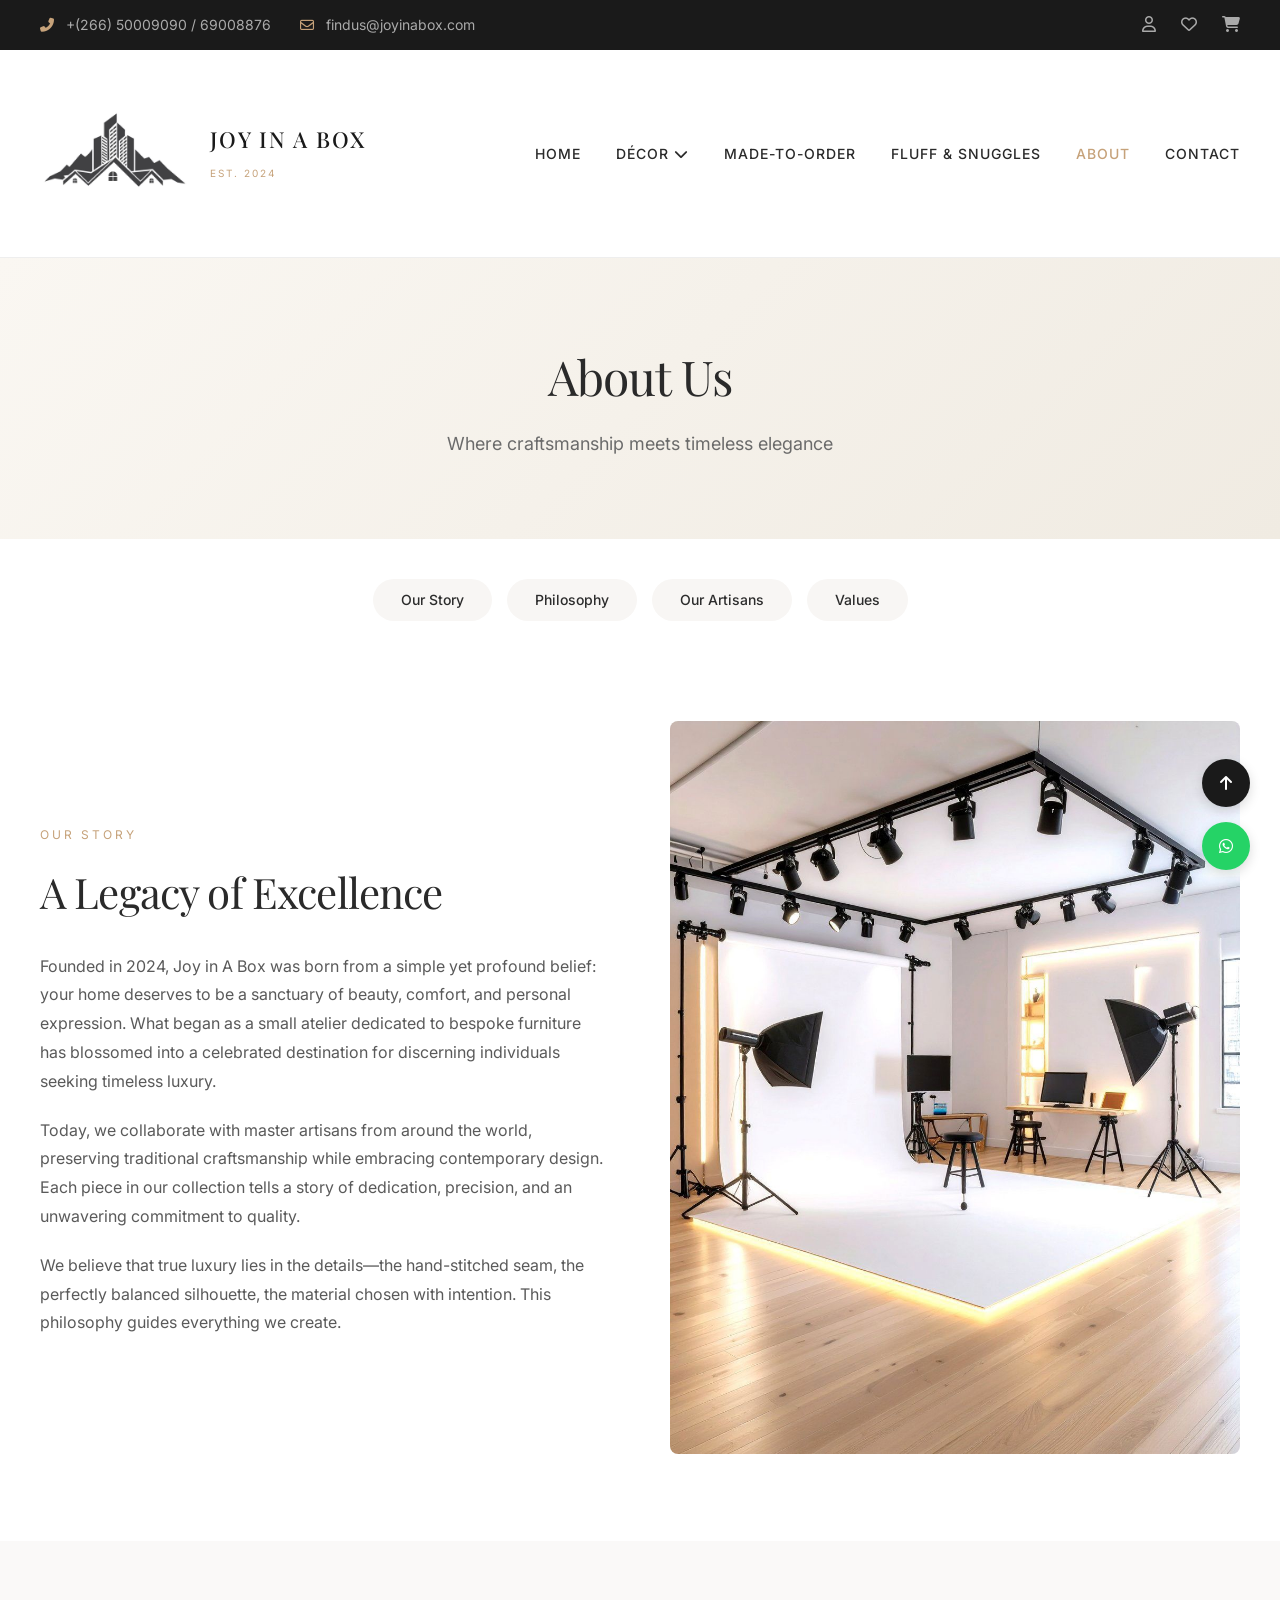
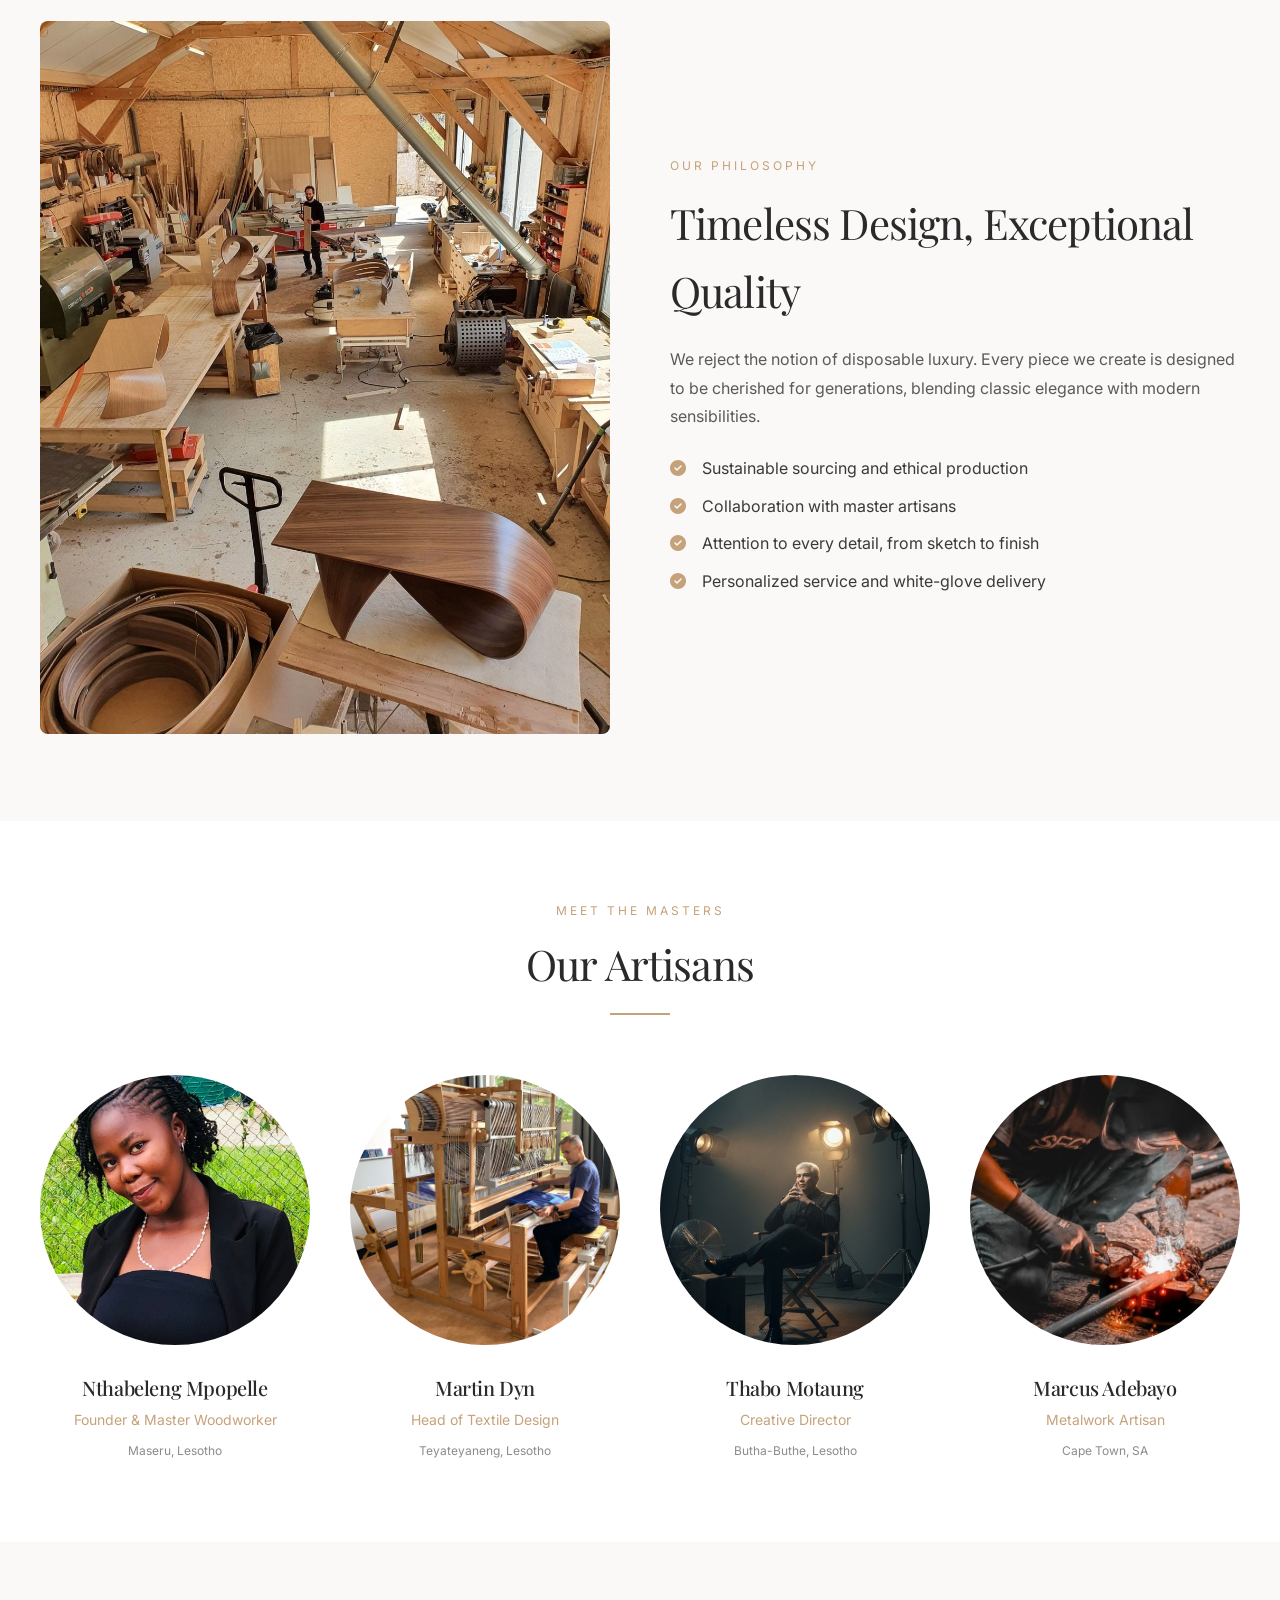
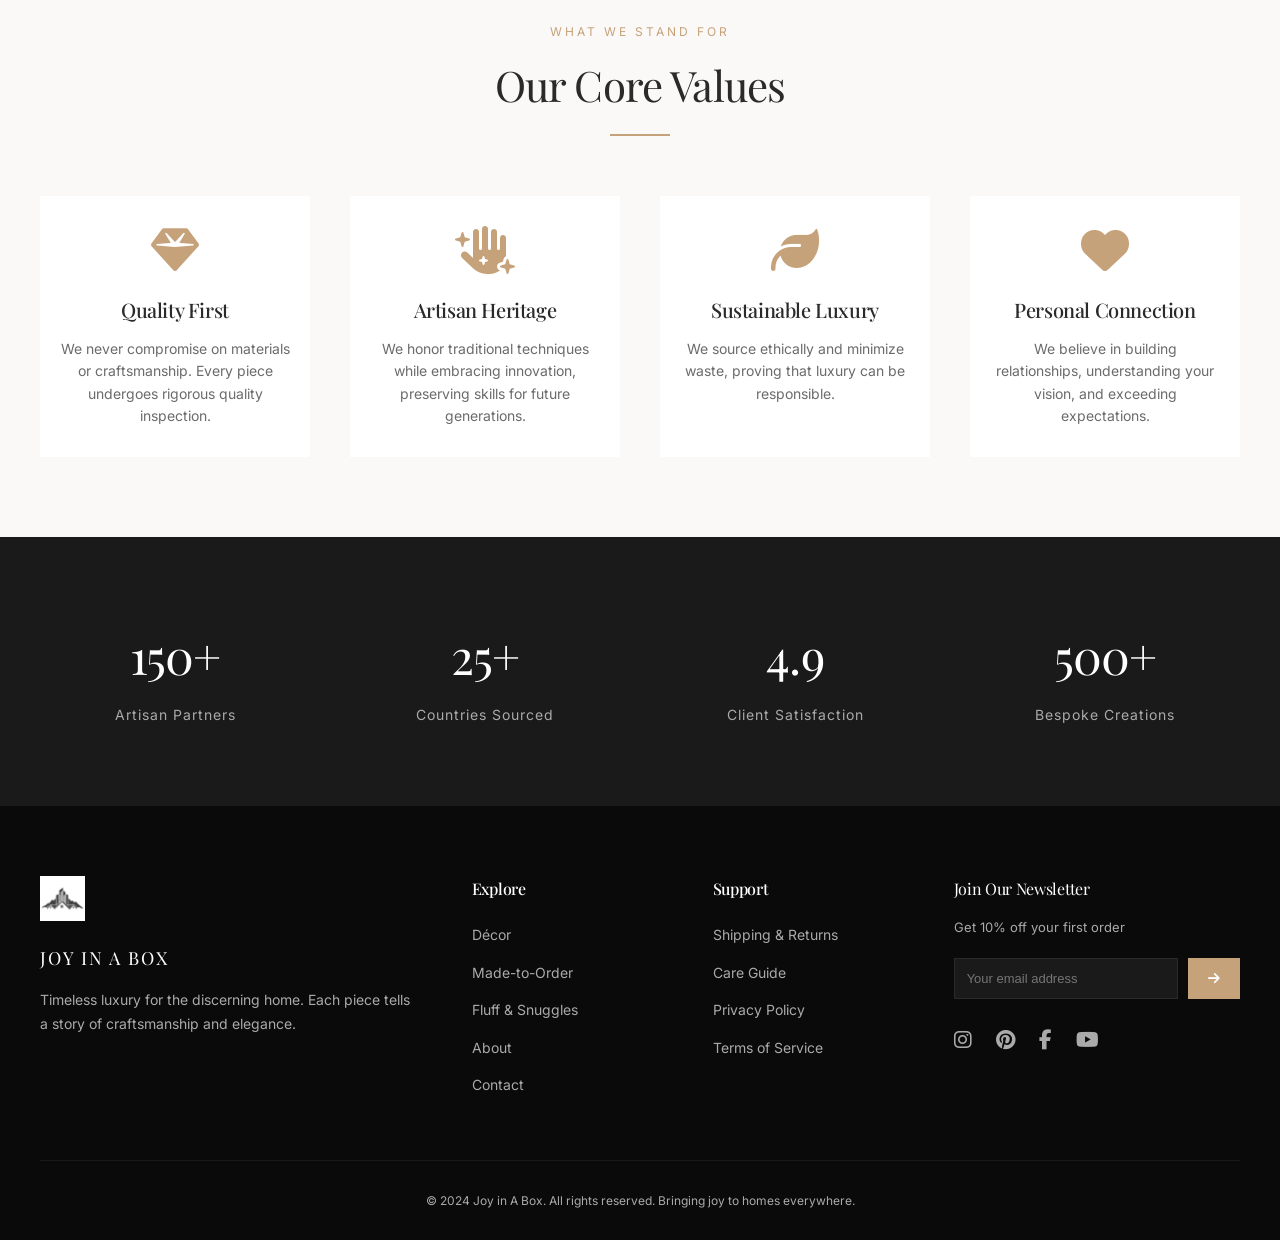
==== about.html @ 205a55b9 "Initial commit - Joy in A Box E-commerce Website" ====
<!DOCTYPE html>
<html lang="en">
<head>
    <meta charset="UTF-8">
    <meta name="viewport" content="width=device-width, initial-scale=1.0">
    <title>About Us | Joy in A Box</title>
    <link rel="stylesheet" href="css/style.css">
    <link rel="stylesheet" href="https://cdnjs.cloudflare.com/ajax/libs/font-awesome/6.4.0/css/all.min.css">
    <link href="https://fonts.googleapis.com/css2?family=Inter:wght@300;400;500;600;700&family=Playfair+Display:ital,wght@0,400;0,500;0,600;1,400&display=swap" rel="stylesheet">
</head>
<body>

    <!-- Top Bar with Icons -->
    <div class="top-bar">
        <div class="container">
            <div class="top-bar-content">
                <div class="contact-info">
                    <span><i class="fas fa-phone-alt"></i> +(266) 50009090 / 69008876</span>
                    <span><i class="far fa-envelope"></i> findus@joyinabox.com</span>
                </div>
                <div class="user-actions">
                    <a href="#"><i class="far fa-user"></i></a>
                    <a href="#"><i class="far fa-heart"></i></a>
                    <a href="#"><i class="fas fa-shopping-cart"></i></a>
                </div>
            </div>
        </div>
    </div>

    <!-- Main Header with Logo and Navigation -->
    <header>
        <div class="container">
            <div class="header-wrapper">
                <div class="logo-section">
                    <a href="index.html" class="logo-link">
                        <img src="images/logo6.jpg" alt="Joy in A Box">
                    </a>
                    <div class="logo-text">
                        <h1>JOY IN A BOX</h1>
                        <span>EST. 2024</span>
                    </div>
                </div>
                
                <!-- Navigation Menu -->
                <nav class="main-nav">
                    <ul class="nav-menu">
                        <li><a href="index.html">Home</a></li>
                        <li class="dropdown">
                            <a href="decor.html">Décor <i class="fas fa-chevron-down"></i></a>
                            <ul class="submenu">
                                <li><a href="decor.html#furniture">Furniture</a></li>
                                <li><a href="decor.html#lighting">Lighting</a></li>
                                <li><a href="decor.html#decor">Decorative Objects</a></li>
                                <li><a href="decor.html#art">Wall Art</a></li>
                            </ul>
                        </li>
                        <li><a href="made-to-order.html">Made-to-Order</a></li>
                        <li><a href="fluff-and-snuggles.html">Fluff & Snuggles</a></li>
                        <li><a href="about.html">About</a></li>
                        <li><a href="contact.html">Contact</a></li>
                    </ul>
                </nav>
            </div>
        </div>
    </header>

    <!-- Page Header -->
    <section class="page-header-about">
        <div class="container">
            <h1>About Us</h1>
            <p>Where craftsmanship meets timeless elegance</p>
        </div>
    </section>

    <!-- Category Navigation Pills -->
    <div class="category-nav-about">
        <div class="container">
            <div class="category-pills-about">
                <a href="#story" class="pill-about">Our Story</a>
                <a href="#philosophy" class="pill-about">Philosophy</a>
                <a href="#artisans" class="pill-about">Our Artisans</a>
                <a href="#values" class="pill-about">Values</a>
            </div>
        </div>
    </div>

    <!-- Our Story Section -->
    <section id="story" class="about-section">
        <div class="container">
            <div class="about-grid">
                <div class="about-content">
                    <span class="about-tag">Our Story</span>
                    <h2>A Legacy of Excellence</h2>
                    <p>Founded in 2024, Joy in A Box was born from a simple yet profound belief: your home deserves to be a sanctuary of beauty, comfort, and personal expression. What began as a small atelier dedicated to bespoke furniture has blossomed into a celebrated destination for discerning individuals seeking timeless luxury.</p>
                    <p>Today, we collaborate with master artisans from around the world, preserving traditional craftsmanship while embracing contemporary design. Each piece in our collection tells a story of dedication, precision, and an unwavering commitment to quality.</p>
                    <p>We believe that true luxury lies in the details—the hand-stitched seam, the perfectly balanced silhouette, the material chosen with intention. This philosophy guides everything we create.</p>
                </div>
                <div class="about-image">
                    <img src="images/a1.jpg" alt="Joy in A Box Atelier">
                </div>
            </div>
        </div>
    </section>

    <!-- Philosophy Section -->
    <section id="philosophy" class="about-section alt-bg-about">
        <div class="container">
            <div class="philosophy-grid">
                <div class="philosophy-image">
                    <img src="images/a2.jpg" alt="Craftsmanship">
                </div>
                <div class="philosophy-content">
                    <span class="about-tag">Our Philosophy</span>
                    <h2>Timeless Design, Exceptional Quality</h2>
                    <p>We reject the notion of disposable luxury. Every piece we create is designed to be cherished for generations, blending classic elegance with modern sensibilities.</p>
                    <ul class="philosophy-list">
                        <li><i class="fas fa-check-circle"></i> Sustainable sourcing and ethical production</li>
                        <li><i class="fas fa-check-circle"></i> Collaboration with master artisans</li>
                        <li><i class="fas fa-check-circle"></i> Attention to every detail, from sketch to finish</li>
                        <li><i class="fas fa-check-circle"></i> Personalized service and white-glove delivery</li>
                    </ul>
                </div>
            </div>
        </div>
    </section>

    <!-- Our Artisans Section -->
    <section id="artisans" class="about-section">
        <div class="container">
            <div class="section-header-about">
                <span>Meet the Masters</span>
                <h2>Our Artisans</h2>
                <div class="divider-about"></div>
            </div>
            <div class="artisans-grid">
                <div class="artisan-card">
                    <img src="images/image1.jpg" alt="Master Woodworker">
                    <h3>Nthabeleng Mpopelle</h3>
                    <p>Founder & Master Woodworker</p>
                    <span class="artisan-location">Maseru, Lesotho</span>
                </div>
                <div class="artisan-card">
                    <img src="images/a4.jpg" alt="Textile Artist">
                    <h3>Martin Dyn</h3>
                    <p>Head of Textile Design</p>
                    <span class="artisan-location">Teyateyaneng, Lesotho</span>
                </div>
                <div class="artisan-card">
                    <img src="images/a5.jpg" alt="Lighting Designer">
                    <h3>Thabo Motaung</h3>
                    <p>Creative Director</p>
                    <span class="artisan-location">Butha-Buthe, Lesotho</span>
                </div>
                <div class="artisan-card">
                    <img src="images/a6.jpg" alt="Metalworker">
                    <h3>Marcus Adebayo</h3>
                    <p>Metalwork Artisan</p>
                    <span class="artisan-location">Cape Town, SA</span>
                </div>
            </div>
        </div>
    </section>

    <!-- Values Section -->
    <section id="values" class="about-section alt-bg-about">
        <div class="container">
            <div class="section-header-about">
                <span>What We Stand For</span>
                <h2>Our Core Values</h2>
                <div class="divider-about"></div>
            </div>
            <div class="values-grid-about">
                <div class="value-card-about">
                    <i class="fas fa-gem"></i>
                    <h3>Quality First</h3>
                    <p>We never compromise on materials or craftsmanship. Every piece undergoes rigorous quality inspection.</p>
                </div>
                <div class="value-card-about">
                    <i class="fas fa-hand-sparkles"></i>
                    <h3>Artisan Heritage</h3>
                    <p>We honor traditional techniques while embracing innovation, preserving skills for future generations.</p>
                </div>
                <div class="value-card-about">
                    <i class="fas fa-leaf"></i>
                    <h3>Sustainable Luxury</h3>
                    <p>We source ethically and minimize waste, proving that luxury can be responsible.</p>
                </div>
                <div class="value-card-about">
                    <i class="fas fa-heart"></i>
                    <h3>Personal Connection</h3>
                    <p>We believe in building relationships, understanding your vision, and exceeding expectations.</p>
                </div>
            </div>
        </div>
    </section>

    <!-- Stats Section -->
    <section class="stats-section-about">
        <div class="container">
            <div class="stats-grid-about">
                <div class="stat-about">
                    <h3>150+</h3>
                    <p>Artisan Partners</p>
                </div>
                <div class="stat-about">
                    <h3>25+</h3>
                    <p>Countries Sourced</p>
                </div>
                <div class="stat-about">
                    <h3>4.9</h3>
                    <p>Client Satisfaction</p>
                </div>
                <div class="stat-about">
                    <h3>500+</h3>
                    <p>Bespoke Creations</p>
                </div>
            </div>
        </div>
    </section>

    <!-- Footer -->
    <footer>
        <div class="container">
            <div class="footer-grid">
                <div class="footer-brand">
                    <img src="images/logo6.jpg" alt="Joy in A Box" class="footer-logo">
                    <h3>JOY IN A BOX</h3>
                    <p>Timeless luxury for the discerning home. Each piece tells a story of craftsmanship and elegance.</p>
                </div>
                <div class="footer-links">
                    <h4>Explore</h4>
                    <ul>
                        <li><a href="decor.html">Décor</a></li>
                        <li><a href="made-to-order.html">Made-to-Order</a></li>
                        <li><a href="fluff-and-snuggles.html">Fluff & Snuggles</a></li>
                        <li><a href="about.html">About</a></li>
                        <li><a href="contact.html">Contact</a></li>
                    </ul>
                </div>
                <div class="footer-links">
                    <h4>Support</h4>
                    <ul>
                        <li><a href="#">Shipping & Returns</a></li>
                        <li><a href="#">Care Guide</a></li>
                        <li><a href="#">Privacy Policy</a></li>
                        <li><a href="#">Terms of Service</a></li>
                    </ul>
                </div>
                <div class="footer-newsletter">
                    <h4>Join Our Newsletter</h4>
                    <p>Get 10% off your first order</p>
                    <form class="newsletter-form">
                        <input type="email" placeholder="Your email address">
                        <button type="submit"><i class="fas fa-arrow-right"></i></button>
                    </form>
                    <div class="social-icons">
                        <a href="#"><i class="fab fa-instagram"></i></a>
                        <a href="#"><i class="fab fa-pinterest"></i></a>
                        <a href="#"><i class="fab fa-facebook-f"></i></a>
                        <a href="#"><i class="fab fa-youtube"></i></a>
                    </div>
                </div>
            </div>
            <div class="footer-bottom">
                <p>&copy; 2024 Joy in A Box. All rights reserved. Bringing joy to homes everywhere.</p>
            </div>
        </div>
    </footer>

    <!-- Floating Buttons -->
    <div class="floating-buttons">
        <a href="#" class="scroll-top"><i class="fas fa-arrow-up"></i></a>
        <a href="https://wa.me/26650009090" class="whatsapp" target="_blank"><i class="fab fa-whatsapp"></i></a>
    </div>

    <script src="js/main.js"></script>
</body>
</html>
---- css/style.css ----
/* Reset & Base Styles */
* {
    margin: 0;
    padding: 0;
    box-sizing: border-box;
}

body {
    font-family: 'Inter', -apple-system, BlinkMacSystemFont, sans-serif;
    line-height: 1.6;
    color: #2a2a2a;
    background: #fff;
}

.container {
    max-width: 1400px;
    margin: 0 auto;
    padding: 0 40px;
}

/* Typography */
h1, h2, h3, h4 {
    font-family: 'Playfair Display', serif;
    font-weight: 400;
    letter-spacing: -0.02em;
}

/* Top Bar */
.top-bar {
    background: #1a1a1a;
    padding: 12px 0;
    color: #aaa;
    font-size: 14px;
}

.top-bar-content {
    display: flex;
    justify-content: space-between;
    align-items: center;
}

.contact-info span {
    margin-right: 25px;
}

.contact-info i {
    margin-right: 8px;
    color: #c6a27a;
}

.user-actions {
    display: flex;
    align-items: center;
    gap: 25px;
}

.user-actions a {
    color: #aaa;
    font-size: 16px;
    transition: color 0.3s;
    text-decoration: none;
}

.user-actions a:hover {
    color: #c6a27a;
}

/* Header with Logo on Left and Navigation on Right */
header {
    padding: 25px 0;
    background: #fff;
    border-bottom: 1px solid #eee;
}

.header-wrapper {
    display: flex;
    justify-content: space-between;
    align-items: center;
}

.logo-section {
    display: flex;
    align-items: center;
    gap: 20px;
}

.logo-link {
    display: inline-block;
}

.logo-link img {
    max-height: 150px;
    width: auto;
}

.logo-text h1 {
    font-size: 22px;
    letter-spacing: 2px;
    color: #1a1a1a;
    margin-bottom: 2px;
    font-weight: 500;
}

.logo-text span {
    font-size: 10px;
    letter-spacing: 2px;
    color: #c6a27a;
    font-family: 'Inter', sans-serif;
}

/* Navigation */
.main-nav {
    background: transparent;
}

.nav-menu {
    display: flex;
    list-style: none;
    gap: 35px;
    padding: 0;
    margin: 0;
}

.nav-menu > li > a {
    text-decoration: none;
    color: #2a2a2a;
    font-weight: 500;
    font-size: 14px;
    letter-spacing: 1px;
    text-transform: uppercase;
    transition: color 0.3s;
}

.nav-menu > li > a:hover,
.nav-menu > li > a.active {
    color: #c6a27a;
}

/* Dropdown */
.dropdown {
    position: relative;
}

.submenu {
    position: absolute;
    top: 100%;
    left: 0;
    background: #fff;
    min-width: 220px;
    list-style: none;
    padding: 15px 0;
    box-shadow: 0 15px 30px rgba(0,0,0,0.1);
    opacity: 0;
    visibility: hidden;
    transition: all 0.3s;
    z-index: 100;
}

.dropdown:hover .submenu {
    opacity: 1;
    visibility: visible;
}

.submenu li a {
    display: block;
    padding: 8px 25px;
    text-decoration: none;
    color: #5a5a5a;
    font-size: 13px;
    transition: all 0.3s;
}

.submenu li a:hover {
    background: #f8f6f4;
    color: #c6a27a;
    padding-left: 30px;
}

/* Hero Section - Luxury */
.hero-luxury {
    height: 50vh;
    min-height: 50px;
    background: url('../images/h.jpg') center/cover no-repeat;
    position: relative;
    display: flex;
    align-items: center;
    justify-content: center;
    text-align: center;
}

.hero-overlay {
    position: absolute;
    top: 0;
    left: 0;
    right: 0;
    bottom: 0;
    background: rgba(0,0,0,0.4);
}

.hero-content {
    position: relative;
    z-index: 2;
    color: #fff;
}

.hero-content h2 {
    font-size: 16px;
    letter-spacing: 4px;
    margin-bottom: 20px;
    font-weight: 300;
}

.hero-content h1 {
    font-size: 64px;
    font-weight: 400;
    margin-bottom: 30px;
    line-height: 1.2;
}

.btn-luxury {
    display: inline-block;
    padding: 14px 45px;
    background: transparent;
    color: #fff;
    text-decoration: none;
    font-weight: 500;
    letter-spacing: 2px;
    border: 1px solid #fff;
    transition: all 0.3s;
    text-transform: uppercase;
    font-size: 13px;
}

.btn-luxury:hover {
    background: #fff;
    color: #1a1a1a;
}

/* Section Header */
.section-header {
    text-align: center;
    margin-bottom: 60px;
}

.section-header span {
    color: #c6a27a;
    font-size: 12px;
    letter-spacing: 3px;
    text-transform: uppercase;
    display: block;
    margin-bottom: 10px;
}

.section-header h2 {
    font-size: 42px;
    margin-bottom: 15px;
}

.divider {
    width: 60px;
    height: 2px;
    background: #c6a27a;
    margin: 0 auto;
}

/* Collections */
.collections {
    padding: 100px 0;
}

.collections-grid {
    display: grid;
    grid-template-columns: repeat(3, 1fr);
    gap: 30px;
}

.collection-card {
    position: relative;
    overflow: hidden;
}

.collection-image {
    height: 450px;
    overflow: hidden;
}

.collection-image img {
    width: 100%;
    height: 100%;
    object-fit: cover;
    transition: transform 0.6s;
}

.collection-card:hover .collection-image img {
    transform: scale(1.05);
}

.collection-info {
    text-align: center;
    padding: 25px 0;
}

.collection-info h3 {
    font-size: 22px;
    margin-bottom: 8px;
}

.collection-info p {
    color: #6b6b6b;
    font-size: 14px;
    margin-bottom: 12px;
}

.collection-info a {
    color: #c6a27a;
    text-decoration: none;
    font-size: 13px;
    letter-spacing: 1px;
    font-weight: 500;
}

/* Bespoke Preview */
.bespoke-preview {
    padding: 100px 0;
    background: #faf9f8;
}

.bespoke-grid {
    display: grid;
    grid-template-columns: 1fr 1fr;
    gap: 60px;
    align-items: center;
}

.bespoke-content span {
    color: #c6a27a;
    font-size: 12px;
    letter-spacing: 3px;
    text-transform: uppercase;
    display: block;
    margin-bottom: 15px;
}

.bespoke-content h2 {
    font-size: 42px;
    margin-bottom: 20px;
}

.bespoke-content p {
    color: #5a5a5a;
    margin-bottom: 25px;
    line-height: 1.8;
}

.bespoke-features {
    list-style: none;
    margin-bottom: 30px;
}

.bespoke-features li {
    margin-bottom: 12px;
    color: #3a3a3a;
}

.bespoke-features i {
    color: #c6a27a;
    margin-right: 10px;
}

.btn-secondary {
    display: inline-block;
    padding: 12px 35px;
    background: #1a1a1a;
    color: #fff;
    text-decoration: none;
    font-weight: 500;
    letter-spacing: 1px;
    transition: all 0.3s;
    font-size: 13px;
}

.btn-secondary:hover {
    background: #c6a27a;
}

.bespoke-image img {
    width: 100%;
    border-radius: 4px;
}

/* Brand Film */
.brand-film {
    padding: 100px 0;
}

.film-wrapper {
    max-width: 1000px;
    margin: 0 auto;
}

.film-wrapper video {
    width: 100%;
    border-radius: 4px;
    box-shadow: 0 20px 40px rgba(0,0,0,0.1);
}

.film-caption {
    text-align: center;
    margin-top: 20px;
    font-size: 13px;
    color: #8b8b8b;
    letter-spacing: 1px;
}

/* Footer */
footer {
    background: #0a0a0a;
    color: #aaa;
    padding: 70px 0 30px;
}

.footer-grid {
    display: grid;
    grid-template-columns: 2fr 1fr 1fr 1.5fr;
    gap: 50px;
    margin-bottom: 50px;
}

.footer-brand .footer-logo {
    max-height: 45px;
    margin-bottom: 15px;
}

.footer-brand h3 {
    font-size: 18px;
    letter-spacing: 2px;
    color: #fff;
    margin-bottom: 15px;
}

.footer-brand p {
    line-height: 1.7;
    font-size: 14px;
}

.footer-links h4 {
    color: #fff;
    font-size: 16px;
    margin-bottom: 20px;
    font-weight: 500;
}

.footer-links ul {
    list-style: none;
}

.footer-links li {
    margin-bottom: 12px;
}

.footer-links a {
    color: #aaa;
    text-decoration: none;
    font-size: 14px;
    transition: color 0.3s;
}

.footer-links a:hover {
    color: #c6a27a;
}

.footer-newsletter h4 {
    color: #fff;
    font-size: 16px;
    margin-bottom: 15px;
}

.footer-newsletter p {
    font-size: 13px;
    margin-bottom: 20px;
}

.newsletter-form {
    display: flex;
    gap: 10px;
    margin-bottom: 25px;
}

.newsletter-form input {
    flex: 1;
    padding: 12px;
    background: #1a1a1a;
    border: 1px solid #2a2a2a;
    color: #fff;
    outline: none;
    font-size: 13px;
}

.newsletter-form button {
    padding: 12px 20px;
    background: #c6a27a;
    border: none;
    color: #fff;
    cursor: pointer;
    transition: background 0.3s;
}

.newsletter-form button:hover {
    background: #b08f68;
}

.social-icons a {
    color: #aaa;
    font-size: 20px;
    margin-right: 20px;
    transition: color 0.3s;
}

.social-icons a:hover {
    color: #c6a27a;
}

.footer-bottom {
    text-align: center;
    padding-top: 30px;
    border-top: 1px solid #1a1a1a;
    font-size: 12px;
}

/* Floating Buttons */
.floating-buttons {
    position: fixed;
    bottom: 30px;
    right: 30px;
    display: flex;
    flex-direction: column;
    gap: 15px;
    z-index: 1000;
}

.scroll-top, .whatsapp {
    width: 48px;
    height: 48px;
    background: #1a1a1a;
    color: #fff;
    display: flex;
    align-items: center;
    justify-content: center;
    border-radius: 50%;
    text-decoration: none;
    transition: all 0.3s;
    box-shadow: 0 4px 12px rgba(0,0,0,0.15);
}

.whatsapp {
    background: #25D366;
}

.scroll-top:hover, .whatsapp:hover {
    transform: translateY(-3px);
}

/* Smooth Scroll */
html {
    scroll-behavior: smooth;
}

/* Responsive */
@media (max-width: 1024px) {
    .collections-grid {
        grid-template-columns: repeat(2, 1fr);
    }
    
    .footer-grid {
        grid-template-columns: repeat(2, 1fr);
    }
}

@media (max-width: 768px) {
    .container {
        padding: 0 20px;
    }
    
    .header-wrapper {
        flex-direction: column;
        gap: 20px;
    }
    
    .logo-section {
        justify-content: center;
    }
    
    .nav-menu {
        flex-direction: column;
        align-items: center;
        gap: 15px;
    }
    
    .hero-content h1 {
        font-size: 36px;
    }
    
    .bespoke-grid,
    .collections-grid {
        grid-template-columns: 1fr;
    }
    
    .footer-grid {
        grid-template-columns: 1fr;
        text-align: center;
    }
    
    .submenu {
        position: static;
        opacity: 1;
        visibility: visible;
        box-shadow: none;
        text-align: center;
    }
    
    .top-bar-content {
        flex-direction: column;
        gap: 10px;
    }
    
    .contact-info {
        font-size: 12px;
    }
    
    .user-actions {
        justify-content: center;
    }
}
/* Shop Page Styles */
.page-header-shop {
    background: linear-gradient(135deg, #faf7f2 0%, #f0ebe2 100%);
    padding: 80px 0;
    text-align: center;
}

.page-header-shop h1 {
    font-size: 48px;
    font-weight: 400;
    margin-bottom: 15px;
    font-family: 'Playfair Display', serif;
}

.page-header-shop p {
    font-size: 18px;
    color: #6b6b6b;
}

/* Category Navigation Pills */
.category-nav-shop {
    padding: 40px 0 20px;
    background: #fff;
}

.category-pills-shop {
    display: flex;
    justify-content: center;
    gap: 15px;
    flex-wrap: wrap;
}

.pill-shop {
    padding: 10px 28px;
    background: #f8f6f4;
    color: #2c2c2c;
    text-decoration: none;
    border-radius: 40px;
    font-size: 14px;
    font-weight: 500;
    transition: all 0.3s;
}

.pill-shop:hover {
    background: #c6a27a;
    color: #fff;
}

/* Collection Sections */
.collection-section {
    padding: 80px 0;
    scroll-margin-top: 100px;
}

.collection-section.alt-bg-shop {
    background: #faf9f8;
}

.section-title-shop {
    font-size: 32px;
    font-weight: 400;
    margin-bottom: 50px;
    text-align: center;
    font-family: 'Playfair Display', serif;
    position: relative;
}

.section-title-shop:after {
    content: '';
    display: block;
    width: 60px;
    height: 2px;
    background: #c6a27a;
    margin: 15px auto 0;
}

/* Product Grid */
.product-grid-shop {
    display: grid;
    grid-template-columns: repeat(auto-fill, minmax(350px, 1fr));
    gap: 40px;
}

.product-card-shop {
    background: #fff;
    transition: transform 0.3s, box-shadow 0.3s;
}

.product-card-shop:hover {
    transform: translateY(-8px);
    box-shadow: 0 20px 30px rgba(0,0,0,0.08);
}

.product-image-shop {
    position: relative;
    overflow: hidden;
    aspect-ratio: 1 / 1.1;
}

.product-image-shop img {
    width: 100%;
    height: 100%;
    object-fit: cover;
    transition: transform 0.5s;
}

.product-card-shop:hover .product-image-shop img {
    transform: scale(1.05);
}

.quick-view-shop {
    position: absolute;
    bottom: 20px;
    right: 20px;
    background: #fff;
    border: none;
    width: 42px;
    height: 42px;
    border-radius: 50%;
    cursor: pointer;
    opacity: 0;
    transition: opacity 0.3s;
    box-shadow: 0 2px 10px rgba(0,0,0,0.1);
}

.product-card-shop:hover .quick-view-shop {
    opacity: 1;
}

.product-info-shop {
    padding: 25px 0;
    text-align: center;
}

.product-info-shop h3 {
    font-size: 18px;
    font-weight: 500;
    margin-bottom: 8px;
    font-family: 'Inter', sans-serif;
}

.product-category-shop {
    font-size: 12px;
    color: #c6a27a;
    text-transform: uppercase;
    letter-spacing: 1.5px;
    margin-bottom: 10px;
}

.product-price-shop {
    font-size: 18px;
    font-weight: 500;
    margin-bottom: 15px;
    color: #2c2c2c;
}

.add-to-cart-shop {
    background: #1a1a1a;
    color: #fff;
    border: none;
    padding: 12px 30px;
    cursor: pointer;
    font-size: 13px;
    font-weight: 500;
    letter-spacing: 1px;
    transition: all 0.3s;
}

.add-to-cart-shop:hover {
    background: #c6a27a;
}

/* Responsive for Shop */
@media (max-width: 768px) {
    .page-header-shop h1 {
        font-size: 32px;
    }
    
    .product-grid-shop {
        grid-template-columns: 1fr;
        gap: 30px;
    }
    
    .pill-shop {
        padding: 8px 20px;
        font-size: 12px;
    }
    
    .section-title-shop {
        font-size: 28px;
    }
}
/* Bespoke Page Styles */
.page-header-bespoke {
    background: linear-gradient(135deg, #f5ede4 0%, #e8ddd2 100%);
    padding: 80px 0;
    text-align: center;
}

.page-header-bespoke h1 {
    font-size: 48px;
    font-weight: 400;
    margin-bottom: 15px;
    font-family: 'Playfair Display', serif;
}

.page-header-bespoke p {
    font-size: 18px;
    color: #6b6b6b;
}

/* Bespoke Navigation Pills */
.category-nav-bespoke {
    padding: 40px 0 20px;
    background: #fff;
}

.category-pills-bespoke {
    display: flex;
    justify-content: center;
    gap: 15px;
    flex-wrap: wrap;
}

.pill-bespoke {
    padding: 10px 28px;
    background: #f8f6f4;
    color: #2c2c2c;
    text-decoration: none;
    border-radius: 40px;
    font-size: 14px;
    font-weight: 500;
    transition: all 0.3s;
}

.pill-bespoke:hover {
    background: #c6a27a;
    color: #fff;
}

/* Bespoke Intro */
.bespoke-intro {
    padding: 60px 0 40px;
    text-align: center;
    max-width: 800px;
    margin: 0 auto;
}

.bespoke-intro h2 {
    font-size: 36px;
    font-weight: 400;
    margin-bottom: 20px;
    font-family: 'Playfair Display', serif;
}

.bespoke-intro p {
    color: #6b6b6b;
    line-height: 1.8;
}

/* Bespoke Sections */
.bespoke-section {
    padding: 80px 0;
    scroll-margin-top: 100px;
}

.bespoke-section.alt-bg-bespoke {
    background: #faf9f8;
}

.section-title-bespoke {
    font-size: 32px;
    font-weight: 400;
    margin-bottom: 50px;
    text-align: center;
    font-family: 'Playfair Display', serif;
    position: relative;
}

.section-title-bespoke:after {
    content: '';
    display: block;
    width: 60px;
    height: 2px;
    background: #c6a27a;
    margin: 15px auto 0;
}

/* Bespoke Showcase */
.bespoke-showcase {
    max-width: 1100px;
    margin: 0 auto;
}

.bespoke-item {
    display: grid;
    grid-template-columns: 1fr 1fr;
    gap: 60px;
    align-items: center;
    margin-bottom: 80px;
}

.bespoke-item.reverse {
    direction: rtl;
}

.bespoke-item.reverse .bespoke-item-info {
    direction: ltr;
}

.bespoke-item img {
    width: 100%;
    height: 380px;
    object-fit: cover;
    border-radius: 8px;
}

.bespoke-item-info h3 {
    font-size: 28px;
    font-weight: 500;
    margin-bottom: 15px;
    font-family: 'Playfair Display', serif;
}

.bespoke-item-info p {
    color: #6b6b6b;
    margin-bottom: 20px;
}

.bespoke-features-list {
    list-style: none;
    margin-bottom: 25px;
}

.bespoke-features-list li {
    margin-bottom: 10px;
    color: #5a5a5a;
}

.bespoke-features-list i {
    color: #c6a27a;
    margin-right: 10px;
}

.btn-bespoke {
    display: inline-block;
    padding: 12px 30px;
    background: #1a1a1a;
    color: #fff;
    text-decoration: none;
    font-weight: 500;
    letter-spacing: 1px;
    transition: all 0.3s;
    font-size: 13px;
}

.btn-bespoke:hover {
    background: #c6a27a;
}

/* Process Section */
.process-section {
    padding: 80px 0;
    background: #faf9f8;
}

.process-grid {
    display: grid;
    grid-template-columns: repeat(4, 1fr);
    gap: 30px;
    max-width: 1100px;
    margin: 0 auto;
    text-align: center;
}

.process-step {
    padding: 20px;
}

.process-step .step-number {
    width: 60px;
    height: 60px;
    background: #1a1a1a;
    color: #fff;
    border-radius: 50%;
    display: flex;
    align-items: center;
    justify-content: center;
    font-size: 24px;
    font-weight: 600;
    margin: 0 auto 20px;
}

.process-step h3 {
    font-size: 18px;
    margin-bottom: 10px;
    font-weight: 500;
}

.process-step p {
    color: #6b6b6b;
    font-size: 14px;
    line-height: 1.6;
}

/* Inquiry Section */
.inquiry-section {
    padding: 80px 0;
}

.inquiry-wrapper {
    max-width: 800px;
    margin: 0 auto;
    text-align: center;
}

.inquiry-wrapper h2 {
    font-size: 32px;
    margin-bottom: 10px;
    font-family: 'Playfair Display', serif;
}

.inquiry-wrapper p {
    color: #6b6b6b;
    margin-bottom: 30px;
}

.bespoke-form .form-row {
    display: grid;
    grid-template-columns: 1fr 1fr;
    gap: 20px;
    margin-bottom: 20px;
}

.bespoke-form input,
.bespoke-form select,
.bespoke-form textarea {
    width: 100%;
    padding: 14px;
    border: 1px solid #ddd;
    font-family: inherit;
    font-size: 14px;
    transition: border 0.3s;
}

.bespoke-form input:focus,
.bespoke-form select:focus,
.bespoke-form textarea:focus {
    outline: none;
    border-color: #c6a27a;
}

.bespoke-form textarea {
    margin-bottom: 20px;
}

.btn-submit {
    padding: 14px 40px;
    background: #1a1a1a;
    color: #fff;
    border: none;
    cursor: pointer;
    font-weight: 500;
    letter-spacing: 1px;
    transition: all 0.3s;
    font-size: 14px;
}

.btn-submit:hover {
    background: #c6a27a;
}

.form-success-bespoke {
    text-align: center;
    margin-top: 25px;
    padding: 20px;
    background: #e8f5e9;
    border-radius: 8px;
    color: #2e7d32;
}

.form-success-bespoke i {
    font-size: 40px;
    margin-bottom: 10px;
}

/* Responsive */
@media (max-width: 1024px) {
    .process-grid {
        grid-template-columns: repeat(2, 1fr);
    }
}

@media (max-width: 768px) {
    .bespoke-item,
    .bespoke-item.reverse {
        grid-template-columns: 1fr;
        direction: ltr;
        text-align: center;
        gap: 30px;
    }
    
    .bespoke-item img {
        height: 280px;
    }
    
    .bespoke-features-list {
        text-align: left;
        max-width: 300px;
        margin: 0 auto 25px;
    }
    
    .process-grid {
        grid-template-columns: 1fr;
    }
    
    .bespoke-form .form-row {
        grid-template-columns: 1fr;
    }
    
    .page-header-bespoke h1 {
        font-size: 32px;
    }
    
    .section-title-bespoke {
        font-size: 28px;
    }
    
    .bespoke-intro h2 {
        font-size: 28px;
    }
}

/* Textiles Page Styles */
.page-header-textiles {
    background: linear-gradient(135deg, #f5ede4 0%, #e8ddd2 100%);
    padding: 80px 0;
    text-align: center;
}

.page-header-textiles h1 {
    font-size: 48px;
    font-weight: 400;
    margin-bottom: 15px;
    font-family: 'Playfair Display', serif;
}

.page-header-textiles p {
    font-size: 18px;
    color: #6b6b6b;
}

/* Textiles Navigation Pills */
.category-nav-textiles {
    padding: 40px 0 20px;
    background: #fff;
}

.category-pills-textiles {
    display: flex;
    justify-content: center;
    gap: 15px;
    flex-wrap: wrap;
}

.pill-textiles {
    padding: 10px 28px;
    background: #f8f6f4;
    color: #2c2c2c;
    text-decoration: none;
    border-radius: 40px;
    font-size: 14px;
    font-weight: 500;
    transition: all 0.3s;
}

.pill-textiles:hover {
    background: #c6a27a;
    color: #fff;
}

/* Textiles Sections */
.textiles-section {
    padding: 80px 0;
    scroll-margin-top: 100px;
}

.textiles-section.alt-bg-textiles {
    background: #faf9f8;
}

.section-title-textiles {
    font-size: 32px;
    font-weight: 400;
    margin-bottom: 50px;
    text-align: center;
    font-family: 'Playfair Display', serif;
    position: relative;
}

.section-title-textiles:after {
    content: '';
    display: block;
    width: 60px;
    height: 2px;
    background: #c6a27a;
    margin: 15px auto 0;
}

/* Product Grid for Textiles */
.product-grid-textiles {
    display: grid;
    grid-template-columns: repeat(auto-fill, minmax(350px, 1fr));
    gap: 40px;
}

.product-card-textiles {
    background: #fff;
    transition: transform 0.3s, box-shadow 0.3s;
}

.product-card-textiles:hover {
    transform: translateY(-8px);
    box-shadow: 0 20px 30px rgba(0,0,0,0.08);
}

.product-image-textiles {
    position: relative;
    overflow: hidden;
    aspect-ratio: 1 / 1.1;
}

.product-image-textiles img {
    width: 100%;
    height: 100%;
    object-fit: cover;
    transition: transform 0.5s;
}

.product-card-textiles:hover .product-image-textiles img {
    transform: scale(1.05);
}

.quick-view-textiles {
    position: absolute;
    bottom: 20px;
    right: 20px;
    background: #fff;
    border: none;
    width: 42px;
    height: 42px;
    border-radius: 50%;
    cursor: pointer;
    opacity: 0;
    transition: opacity 0.3s;
    box-shadow: 0 2px 10px rgba(0,0,0,0.1);
}

.product-card-textiles:hover .quick-view-textiles {
    opacity: 1;
}

.product-info-textiles {
    padding: 25px 0;
    text-align: center;
}

.product-info-textiles h3 {
    font-size: 18px;
    font-weight: 500;
    margin-bottom: 8px;
    font-family: 'Inter', sans-serif;
}

.product-category-textiles {
    font-size: 12px;
    color: #c6a27a;
    text-transform: uppercase;
    letter-spacing: 1.5px;
    margin-bottom: 10px;
}

.product-price-textiles {
    font-size: 18px;
    font-weight: 500;
    margin-bottom: 15px;
    color: #2c2c2c;
}

.add-to-cart-textiles {
    background: #1a1a1a;
    color: #fff;
    border: none;
    padding: 12px 30px;
    cursor: pointer;
    font-size: 13px;
    font-weight: 500;
    letter-spacing: 1px;
    transition: all 0.3s;
}

.add-to-cart-textiles:hover {
    background: #c6a27a;
}

/* Textiles Features */
.textiles-features {
    padding: 80px 0;
    background: #faf9f8;
}

.features-grid-textiles {
    display: grid;
    grid-template-columns: repeat(4, 1fr);
    gap: 40px;
    text-align: center;
    max-width: 1100px;
    margin: 0 auto;
}

.feature-card i {
    font-size: 48px;
    color: #c6a27a;
    margin-bottom: 20px;
}

.feature-card h3 {
    font-size: 18px;
    margin-bottom: 12px;
    font-weight: 500;
}

.feature-card p {
    color: #6b6b6b;
    font-size: 14px;
    line-height: 1.6;
}

/* Responsive for Textiles */
@media (max-width: 1024px) {
    .features-grid-textiles {
        grid-template-columns: repeat(2, 1fr);
    }
}

@media (max-width: 768px) {
    .page-header-textiles h1 {
        font-size: 32px;
    }
    
    .product-grid-textiles {
        grid-template-columns: 1fr;
        gap: 30px;
    }
    
    .pill-textiles {
        padding: 8px 20px;
        font-size: 12px;
    }
    
    .section-title-textiles {
        font-size: 28px;
    }
    
    .features-grid-textiles {
        grid-template-columns: 1fr;
        gap: 30px;
    }
}

/* About Page Styles */
.page-header-about {
    background: linear-gradient(135deg, #faf7f2 0%, #f0ebe2 100%);
    padding: 80px 0;
    text-align: center;
}

.page-header-about h1 {
    font-size: 48px;
    font-weight: 400;
    margin-bottom: 15px;
    font-family: 'Playfair Display', serif;
}

.page-header-about p {
    font-size: 18px;
    color: #6b6b6b;
}

/* About Navigation Pills */
.category-nav-about {
    padding: 40px 0 20px;
    background: #fff;
}

.category-pills-about {
    display: flex;
    justify-content: center;
    gap: 15px;
    flex-wrap: wrap;
}

.pill-about {
    padding: 10px 28px;
    background: #f8f6f4;
    color: #2c2c2c;
    text-decoration: none;
    border-radius: 40px;
    font-size: 14px;
    font-weight: 500;
    transition: all 0.3s;
}

.pill-about:hover {
    background: #c6a27a;
    color: #fff;
}

/* About Sections */
.about-section {
    padding: 80px 0;
    scroll-margin-top: 100px;
}

.about-section.alt-bg-about {
    background: #faf9f8;
}

.about-tag {
    color: #c6a27a;
    font-size: 12px;
    letter-spacing: 3px;
    text-transform: uppercase;
    display: block;
    margin-bottom: 15px;
}

.about-grid {
    display: grid;
    grid-template-columns: 1fr 1fr;
    gap: 60px;
    align-items: center;
}

.about-content h2 {
    font-size: 42px;
    margin-bottom: 25px;
    font-family: 'Playfair Display', serif;
}

.about-content p {
    color: #5a5a5a;
    margin-bottom: 20px;
    line-height: 1.8;
}

.about-image img {
    width: 100%;
    border-radius: 8px;
}

/* Philosophy Section */
.philosophy-grid {
    display: grid;
    grid-template-columns: 1fr 1fr;
    gap: 60px;
    align-items: center;
}

.philosophy-image img {
    width: 100%;
    border-radius: 8px;
}

.philosophy-content h2 {
    font-size: 42px;
    margin-bottom: 20px;
    font-family: 'Playfair Display', serif;
}

.philosophy-content p {
    color: #5a5a5a;
    margin-bottom: 25px;
    line-height: 1.8;
}

.philosophy-list {
    list-style: none;
}

.philosophy-list li {
    margin-bottom: 12px;
    color: #3a3a3a;
}

.philosophy-list i {
    color: #c6a27a;
    margin-right: 12px;
}

/* Section Header */
.section-header-about {
    text-align: center;
    margin-bottom: 60px;
}

.section-header-about span {
    color: #c6a27a;
    font-size: 12px;
    letter-spacing: 3px;
    text-transform: uppercase;
    display: block;
    margin-bottom: 10px;
}

.section-header-about h2 {
    font-size: 42px;
    margin-bottom: 15px;
    font-family: 'Playfair Display', serif;
}

.divider-about {
    width: 60px;
    height: 2px;
    background: #c6a27a;
    margin: 0 auto;
}

/* Artisans Grid */
.artisans-grid {
    display: grid;
    grid-template-columns: repeat(4, 1fr);
    gap: 40px;
}

.artisan-card {
    text-align: center;
}

.artisan-card img {
    width: 100%;
    aspect-ratio: 1 / 1;
    object-fit: cover;
    border-radius: 50%;
    margin-bottom: 20px;
}

.artisan-card h3 {
    font-size: 20px;
    margin-bottom: 5px;
    font-weight: 500;
}

.artisan-card p {
    color: #c6a27a;
    font-size: 14px;
    margin-bottom: 5px;
}

.artisan-location {
    font-size: 12px;
    color: #8b8b8b;
}

/* Values Grid */
.values-grid-about {
    display: grid;
    grid-template-columns: repeat(4, 1fr);
    gap: 40px;
}

.value-card-about {
    text-align: center;
    padding: 30px 20px;
    background: #fff;
    transition: transform 0.3s;
}

.value-card-about:hover {
    transform: translateY(-5px);
}

.value-card-about i {
    font-size: 48px;
    color: #c6a27a;
    margin-bottom: 20px;
}

.value-card-about h3 {
    font-size: 20px;
    margin-bottom: 12px;
    font-weight: 500;
}

.value-card-about p {
    color: #6b6b6b;
    font-size: 14px;
    line-height: 1.6;
}

/* Stats Section */
.stats-section-about {
    padding: 80px 0;
    background: #1a1a1a;
    color: #fff;
}

.stats-grid-about {
    display: grid;
    grid-template-columns: repeat(4, 1fr);
    gap: 40px;
    text-align: center;
}

.stat-about h3 {
    font-size: 48px;
    font-weight: 400;
    margin-bottom: 10px;
    font-family: 'Playfair Display', serif;
}

.stat-about p {
    font-size: 14px;
    letter-spacing: 1px;
    color: #aaa;
}

/* Responsive for About */
@media (max-width: 1024px) {
    .artisans-grid,
    .values-grid-about,
    .stats-grid-about {
        grid-template-columns: repeat(2, 1fr);
    }
}

@media (max-width: 768px) {
    .page-header-about h1 {
        font-size: 32px;
    }
    
    .about-grid,
    .philosophy-grid {
        grid-template-columns: 1fr;
        gap: 40px;
    }
    
    .about-content h2,
    .philosophy-content h2 {
        font-size: 32px;
    }
    
    .artisans-grid,
    .values-grid-about,
    .stats-grid-about {
        grid-template-columns: 1fr;
    }
    
    .pill-about {
        padding: 8px 20px;
        font-size: 12px;
    }
    
    .section-header-about h2 {
        font-size: 32px;
    }
}

/* Contact Page Styles */
.page-header-contact {
    background: linear-gradient(135deg, #faf7f2 0%, #f0ebe2 100%);
    padding: 80px 0;
    text-align: center;
}

.page-header-contact h1 {
    font-size: 48px;
    font-weight: 400;
    margin-bottom: 15px;
    font-family: 'Playfair Display', serif;
}

.page-header-contact p {
    font-size: 18px;
    color: #6b6b6b;
}

/* Contact Navigation Pills */
.category-nav-contact {
    padding: 40px 0 20px;
    background: #fff;
}

.category-pills-contact {
    display: flex;
    justify-content: center;
    gap: 15px;
    flex-wrap: wrap;
}

.pill-contact {
    padding: 10px 28px;
    background: #f8f6f4;
    color: #2c2c2c;
    text-decoration: none;
    border-radius: 40px;
    font-size: 14px;
    font-weight: 500;
    transition: all 0.3s;
}

.pill-contact:hover {
    background: #c6a27a;
    color: #fff;
}

/* Contact Cards Section */
.contact-main-section {
    padding: 60px 0 80px;
    scroll-margin-top: 100px;
}

.contact-grid {
    display: grid;
    grid-template-columns: repeat(3, 1fr);
    gap: 40px;
}

.contact-card {
    text-align: center;
    padding: 40px 30px;
    background: #faf9f8;
    transition: transform 0.3s;
}

.contact-card:hover {
    transform: translateY(-5px);
}

.contact-card i {
    font-size: 48px;
    color: #c6a27a;
    margin-bottom: 20px;
}

.contact-card h3 {
    font-size: 22px;
    margin-bottom: 15px;
    font-weight: 500;
}

.contact-card p {
    color: #2c2c2c;
    margin-bottom: 5px;
}

.contact-hours {
    display: inline-block;
    margin-top: 12px;
    font-size: 12px;
    color: #8b8b8b;
}

/* Visit Section */
.visit-section {
    padding: 80px 0;
    background: #faf9f8;
    scroll-margin-top: 100px;
}

.visit-wrapper {
    display: grid;
    grid-template-columns: 1fr 1fr;
    gap: 60px;
    align-items: center;
}

.section-tag {
    color: #c6a27a;
    font-size: 12px;
    letter-spacing: 3px;
    text-transform: uppercase;
    display: block;
    margin-bottom: 15px;
}

.visit-info h2 {
    font-size: 42px;
    margin-bottom: 20px;
    font-family: 'Playfair Display', serif;
}

.visit-info > p {
    color: #5a5a5a;
    margin-bottom: 30px;
    line-height: 1.8;
}

.address-details {
    margin-bottom: 30px;
}

.address-item {
    display: flex;
    gap: 20px;
    margin-bottom: 25px;
}

.address-item i {
    font-size: 24px;
    color: #c6a27a;
    margin-top: 5px;
}

.address-item h4 {
    font-size: 16px;
    margin-bottom: 5px;
    font-weight: 500;
}

.address-item p {
    color: #6b6b6b;
    line-height: 1.6;
}

.btn-appointment {
    display: inline-block;
    padding: 12px 35px;
    background: #1a1a1a;
    color: #fff;
    text-decoration: none;
    font-weight: 500;
    letter-spacing: 1px;
    transition: all 0.3s;
}

.btn-appointment:hover {
    background: #c6a27a;
}

.visit-map iframe {
    width: 100%;
    height: 400px;
    border: none;
    border-radius: 8px;
}

/* FAQ Section */
.faq-section-contact {
    padding: 80px 0;
    scroll-margin-top: 100px;
}

.section-header-contact {
    text-align: center;
    margin-bottom: 60px;
}

.section-header-contact span {
    color: #c6a27a;
    font-size: 12px;
    letter-spacing: 3px;
    text-transform: uppercase;
    display: block;
    margin-bottom: 10px;
}

.section-header-contact h2 {
    font-size: 42px;
    margin-bottom: 15px;
    font-family: 'Playfair Display', serif;
}

.divider-contact {
    width: 60px;
    height: 2px;
    background: #c6a27a;
    margin: 0 auto;
}

.faq-grid-contact {
    display: grid;
    grid-template-columns: repeat(2, 1fr);
    gap: 30px;
    max-width: 1100px;
    margin: 0 auto;
}

.faq-item-contact {
    background: #faf9f8;
    padding: 25px;
    transition: transform 0.3s;
}

.faq-item-contact:hover {
    transform: translateY(-3px);
}

.faq-item-contact h3 {
    font-size: 18px;
    margin-bottom: 12px;
    font-weight: 500;
}

.faq-item-contact p {
    color: #6b6b6b;
    line-height: 1.6;
    font-size: 14px;
}

/* Inquiry Section */
.inquiry-section-contact {
    padding: 80px 0;
    background: #faf9f8;
    scroll-margin-top: 100px;
}

.inquiry-wrapper-contact {
    max-width: 800px;
    margin: 0 auto;
    background: #fff;
    padding: 50px;
    border-radius: 8px;
    box-shadow: 0 10px 30px rgba(0,0,0,0.05);
}

.inquiry-header {
    text-align: center;
    margin-bottom: 40px;
}

.inquiry-header span {
    color: #c6a27a;
    font-size: 12px;
    letter-spacing: 3px;
    text-transform: uppercase;
    display: block;
    margin-bottom: 10px;
}

.inquiry-header h2 {
    font-size: 32px;
    margin-bottom: 10px;
    font-family: 'Playfair Display', serif;
}

.inquiry-header p {
    color: #8b8b8b;
}

.contact-form .form-row-contact {
    display: grid;
    grid-template-columns: 1fr 1fr;
    gap: 20px;
    margin-bottom: 20px;
}

.form-group-contact {
    margin-bottom: 20px;
}

.form-group-contact input,
.form-group-contact select,
.form-group-contact textarea {
    width: 100%;
    padding: 14px;
    border: 1px solid #ddd;
    font-family: inherit;
    font-size: 14px;
    transition: border 0.3s;
}

.form-group-contact input:focus,
.form-group-contact select:focus,
.form-group-contact textarea:focus {
    outline: none;
    border-color: #c6a27a;
}

.btn-submit-contact {
    width: 100%;
    padding: 14px;
    background: #1a1a1a;
    color: #fff;
    border: none;
    cursor: pointer;
    font-weight: 500;
    letter-spacing: 1px;
    transition: all 0.3s;
    font-size: 14px;
}

.btn-submit-contact:hover {
    background: #c6a27a;
}

.form-success-contact {
    text-align: center;
    margin-top: 25px;
    padding: 20px;
    background: #e8f5e9;
    border-radius: 8px;
    color: #2e7d32;
}

.form-success-contact i {
    font-size: 40px;
    margin-bottom: 10px;
}

/* Responsive for Contact */
@media (max-width: 1024px) {
    .contact-grid,
    .faq-grid-contact {
        grid-template-columns: repeat(2, 1fr);
    }
}

@media (max-width: 768px) {
    .page-header-contact h1 {
        font-size: 32px;
    }
    
    .contact-grid {
        grid-template-columns: 1fr;
    }
    
    .visit-wrapper {
        grid-template-columns: 1fr;
    }
    
    .faq-grid-contact {
        grid-template-columns: 1fr;
    }
    
    .inquiry-wrapper-contact {
        padding: 30px;
    }
    
    .contact-form .form-row-contact {
        grid-template-columns: 1fr;
    }
    
    .pill-contact {
        padding: 8px 20px;
        font-size: 12px;
    }
    
    .visit-info h2,
    .section-header-contact h2 {
        font-size: 32px;
    }
    
    .visit-map iframe {
        height: 250px;
    }
}
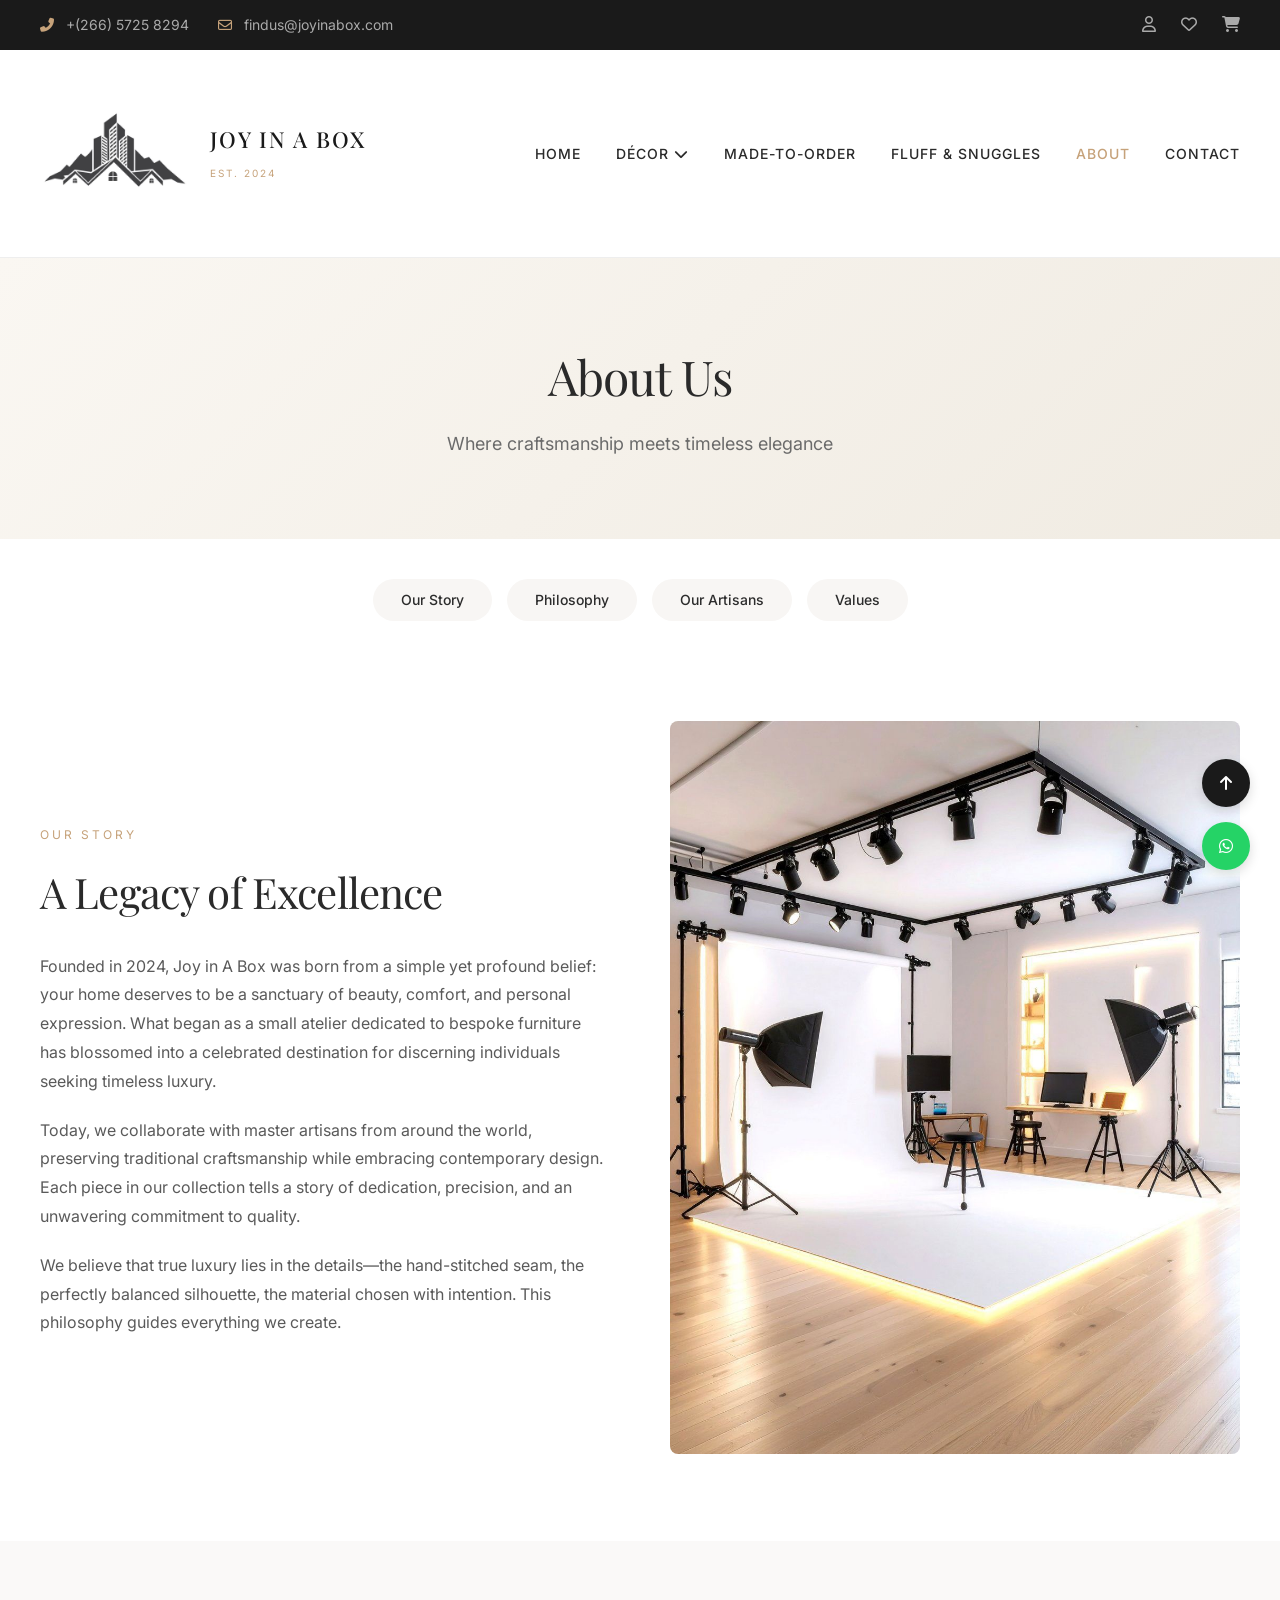
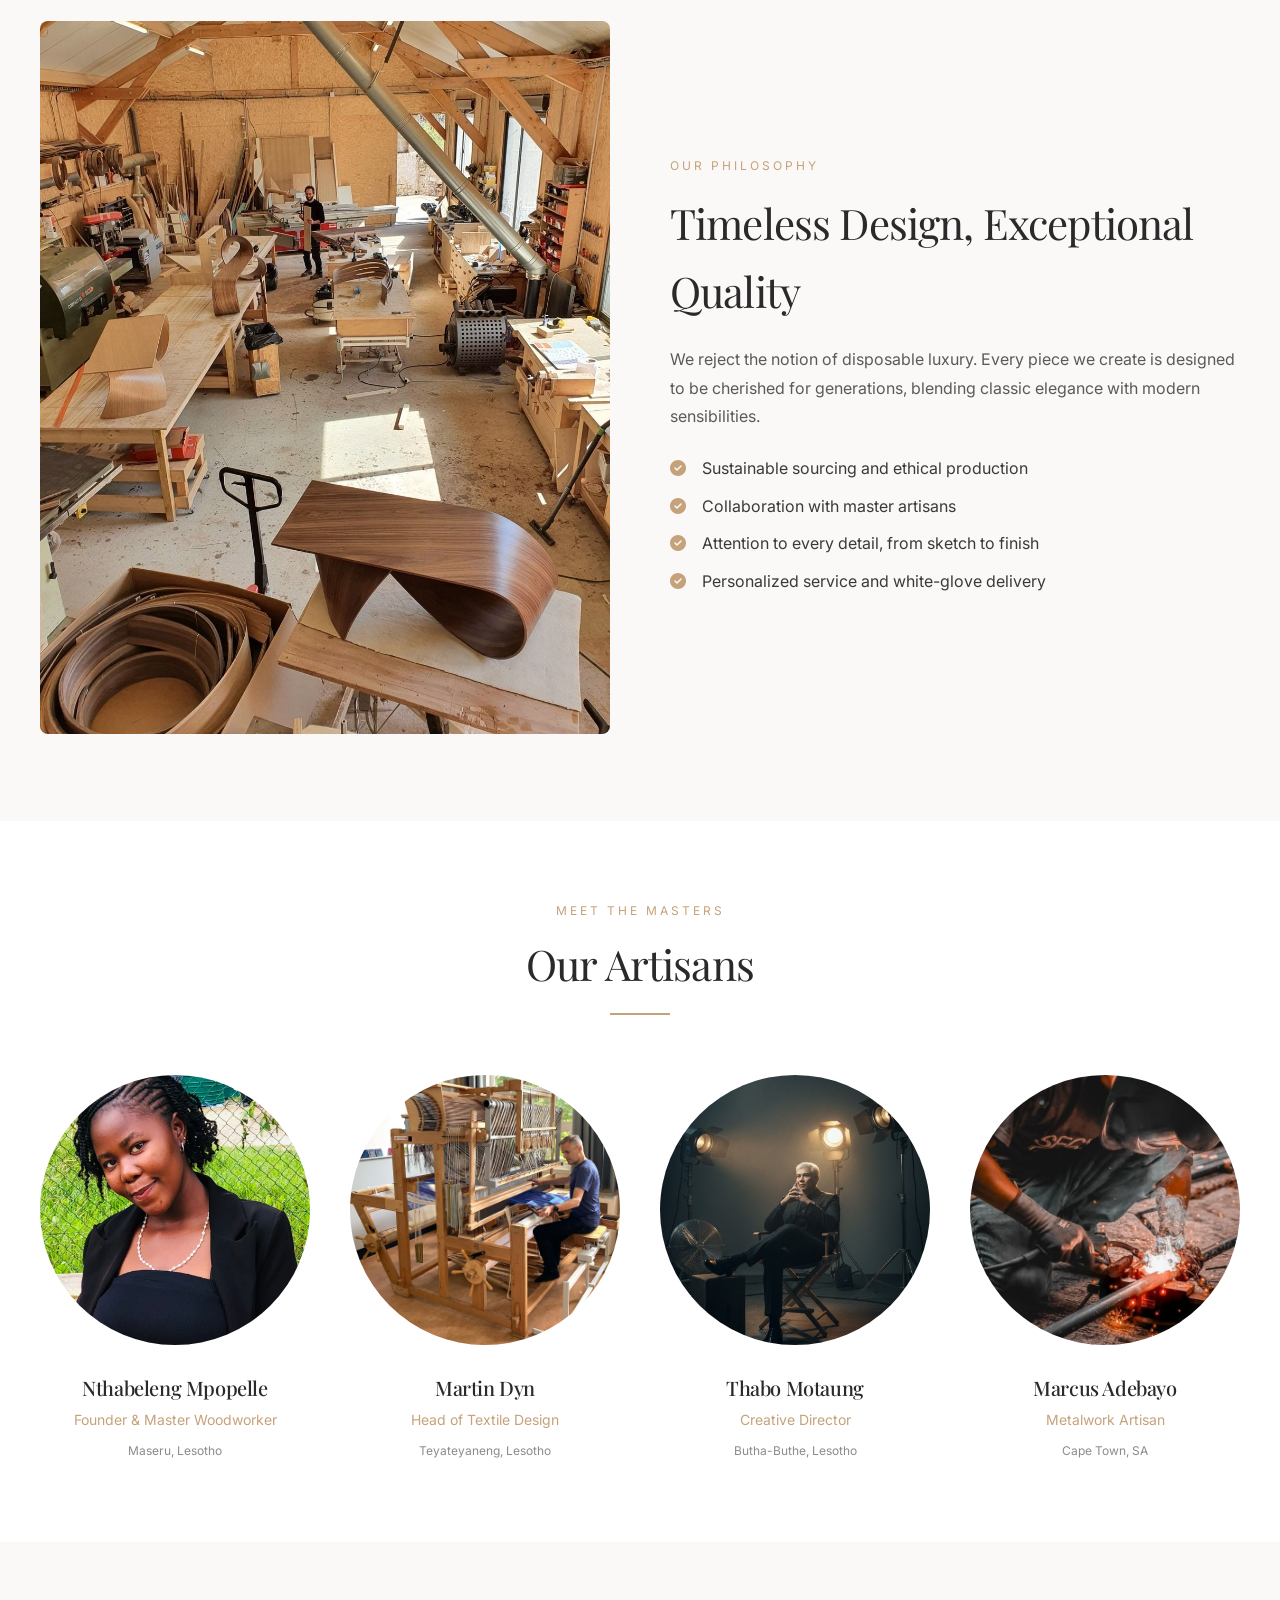
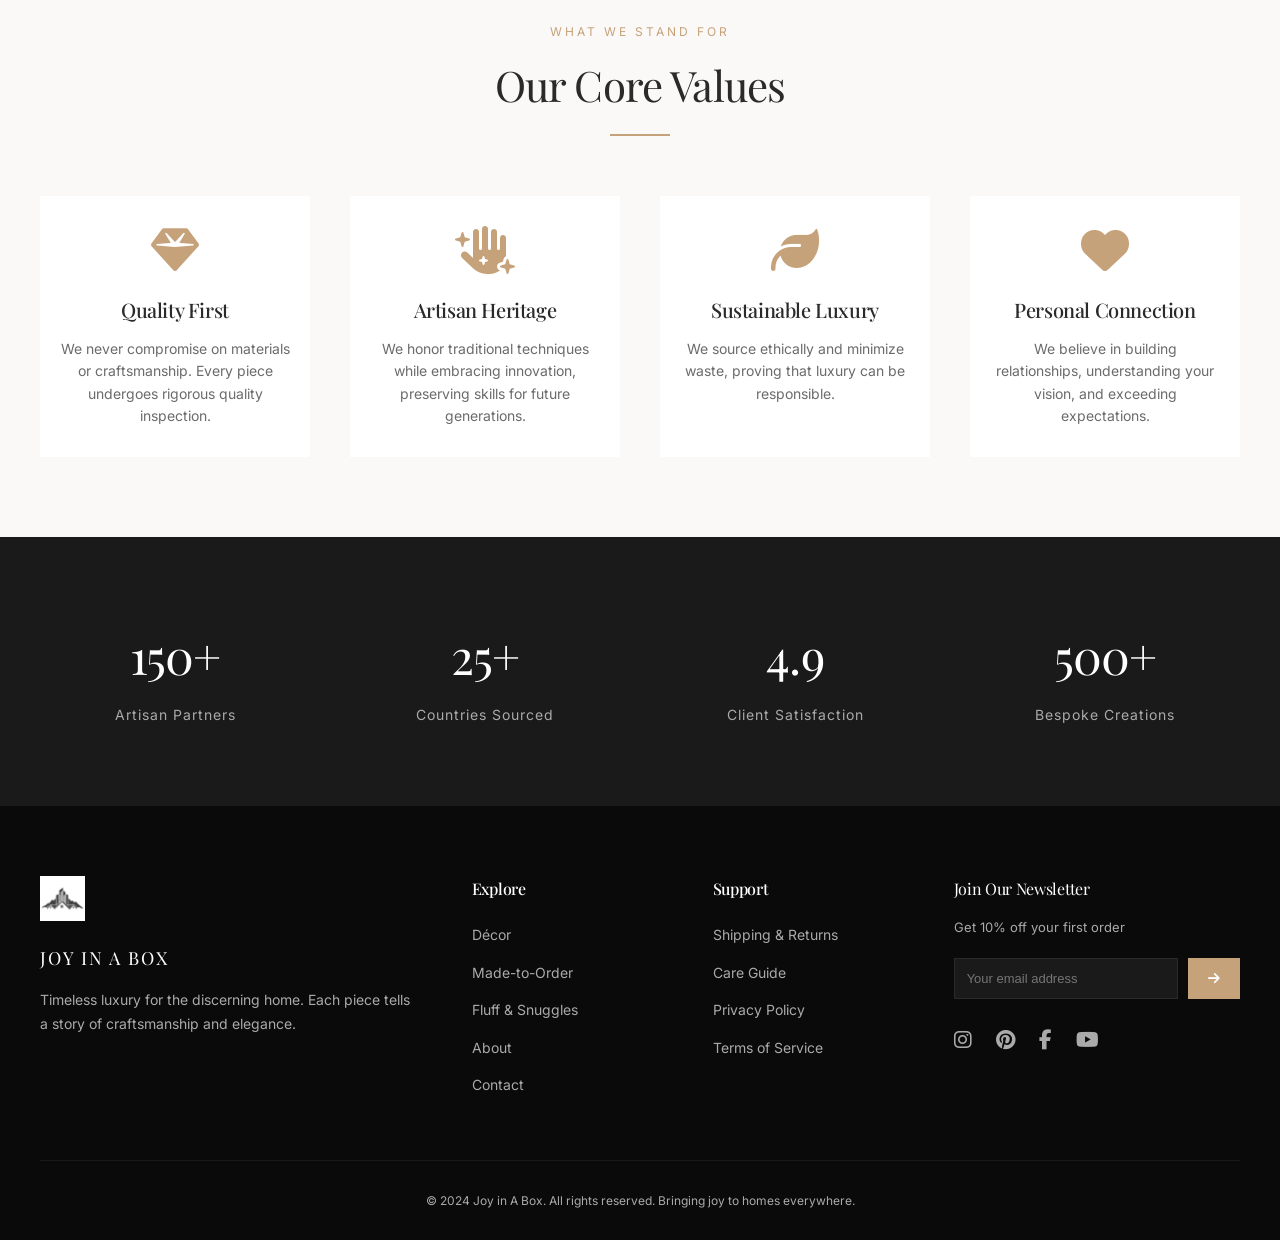
==== commit 66db5369: "Final updates - fixed all links and updated contact numbers" ====
--- a/about.html
+++ b/about.html
@@ -15,7 +15,7 @@
         <div class="container">
             <div class="top-bar-content">
                 <div class="contact-info">
-                    <span><i class="fas fa-phone-alt"></i> +(266) 50009090 / 69008876</span>
+                    <span><i class="fas fa-phone-alt"></i> +(266) 5725 8294</span>
                     <span><i class="far fa-envelope"></i> findus@joyinabox.com</span>
                 </div>
                 <div class="user-actions">
